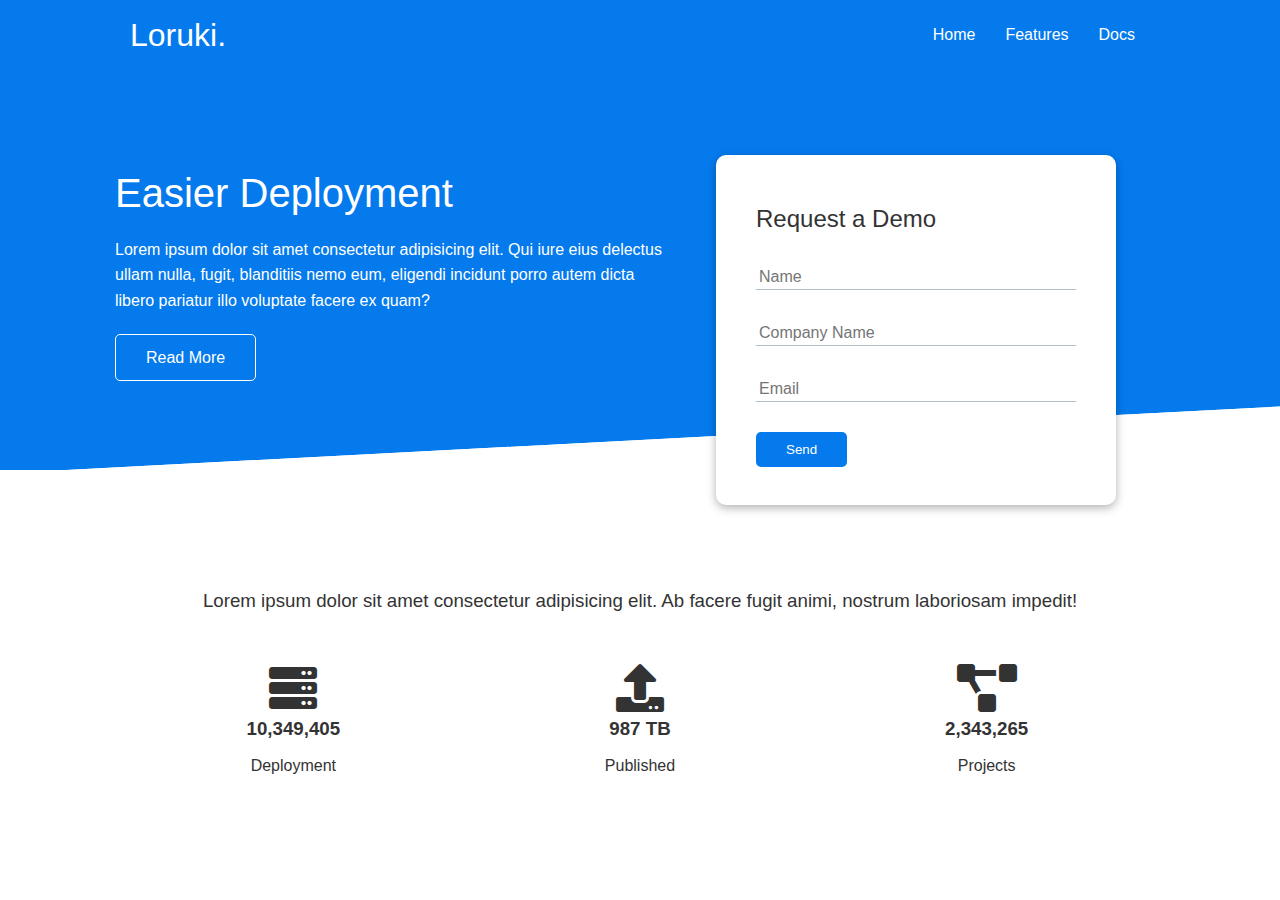
==== index.html @ cc48b125 "first commit" ====
<!DOCTYPE html>
<html lang="en">
<head>
    <meta charset="UTF-8">
    <meta name="viewport" content="width=device-width, initial-scale=1.0">
    <link rel="stylesheet" href="https://cdnjs.cloudflare.com/ajax/libs/font-awesome/5.15.1/css/all.min.css" />
    <link rel="stylesheet" href="css/utilities.css">
    <link rel="stylesheet" href="css/style.css">
    <title>Loruki | Cloud Hosting For Everyone</title>
</head>
<body>
    <!-- Navbar -->
    <div class="navbar">
        <div class="container flex">
            <h1 class="logo">Loruki.</h1>
            <nav>
                <ul>
                    <li><a href="index.html">Home</a></li>
                    <li><a href="features.html">Features</a></li>
                    <li><a href="docs.html">Docs</a></li>
                </ul>
            </nav>
        </div>
    </div>

    <!-- Showcase -->
    <section class="showcase">
        <div class="container grid">
            <div class="showcase-text">
                <h1>Easier Deployment</h1>
                <p>Lorem ipsum dolor sit amet consectetur adipisicing elit. Qui iure eius delectus ullam nulla, fugit, blanditiis nemo eum, eligendi incidunt porro autem dicta libero pariatur illo voluptate facere ex quam?</p>
                <a href="features.html" class="btn btn-outline">Read More</a>
            </div>

            <div class="showcase-form card">
                <h2>Request a Demo</h2>
                <form>
                    <div class="form-control">
                        <input type="text" name="name" id="name" placeholder="Name" required>
                    </div>
                    <div class="form-control">
                        <input type="text" name="company" id="name" placeholder="Company Name" required>
                    </div>
                    <div class="form-control">
                        <input type="email" name="email" id="name" placeholder="Email" required>
                    </div>
                    <input type="submit" value="Send" class="btn btn-primary">
                </form>
            </div>
        </div>
    </section>

    <!-- Stats -->
    <section class="stats">
        <div class="container">
            <h3 class="stats-heading text-center my-1">
                Lorem ipsum dolor sit amet consectetur adipisicing elit. Ab facere fugit animi, nostrum laboriosam impedit!
            </h3>

            <div class="grid grid-3 text-center my-4">
                <div>
                    <i class="fas fa-server fa-3x"></i>
                    <h3>10,349,405</h3>
                    <p class="text-secondary">Deployment</p>
                </div>
                <div>
                    <i class="fas fa-upload fa-3x"></i>
                    <h3>987 TB</h3>
                    <p class="text-secondary">Published</p>
                </div>
                <div>
                    <i class="fas fa-project-diagram fa-3x"></i>
                    <h3>2,343,265</h3>
                    <p class="text-secondary">Projects</p>
                </div>
            </div>
        </div>
    </section>
</body>
</html>
---- css/utilities.css ----
.container {
    max-width:1100px;
    margin:0 auto;
    overflow:auto;
    padding:0 40px;
    z-index:100;
}

.card {
    background-color:#fff;
    color:#333;
    border-radius:10px;
    box-shadow:0 3px 10px rgba(0,0,0,0.3);
    padding:20px;
    margin:10px;
    z-index:1;
}

.btn {
    display:inline-block;
    padding:10px 30px;
    cursor:pointer;
    background:var(--primary-color);
    color:#fff;
    border:none;
    border-radius:5px;
}

.btn-outline {
    background-color:transparent;
    border:1px solid #fff;
}

.btn:hover {
    transform:scale(0.95);
}

.text-center {
    text-align:center;
}

.flex {
    display:flex;
    justify-content: center;
    align-items:center;
    height:100%;
}

.grid {
    display:grid;
    grid-template-columns:repeat(2,1fr);
    gap:20px;
    justify-content:center;
    align-items:center;
    height:100%;
}

.grid-3 {
    grid-template-columns:repeat(3,1fr);
}

/* Margin */
.my-1 {
    margin:1rem 0;
}

.my-2 {
    margin:1.5rem 0;
}

.my-3 {
    margin:2rem 0;
}

.my-4 {
    margin:3rem 0;
}

.my-5 {
    margin:4rem 0;
}
---- css/style.css ----
:root {
    --primary-color:#047aed;
}

* {
    box-sizing:border-box;
    padding:0;
    margin:0;
}

body {
    font-family:'Lato', sans-serif;
    color:#333;
    line-height:1.6;
}

ul {
    list-style-type:none;
}

a {
    text-decoration: none;
    color:#333;
}

h1, h2 {
    font-weight:300;
    line-height:1.2;
    margin:10px 0;
}

p {
    margin: 10px 0;
}

img {
    width:100%;
}

/* Navbar */
.navbar {
    background-color:var(--primary-color);
    color:#fff;
    height:70px;
}

.navbar .flex {
    justify-content: space-between;
}

.navbar ul {
    display:flex;
}

.navbar a {
    color:#fff;
    padding:10px;
    margin:0 5px;
}

.navbar a:hover {
    border-bottom:2px #fff solid;
}

/* Showcase */
.showcase {
    height:400px;
    background-color:var(--primary-color);
    color:#fff;
    position: relative;
}

.showcase h1 {
    font-size:40px;
}

.showcase p {
    margin:20px 0;
}

.showcase .grid {
    grid-template-columns: 55% 45%;
    gap:30px;
    overflow:visible;
}

.showcase-form {
    position: relative;
    top:60px;
    height:350px;
    width:400px;
    padding:40px;
}

.showcase-form .form-control {
    margin:30px 0;
}

.showcase-form input[type='text'],
.showcase-form input[type='email'] {
    border:0;
    border-bottom:1px solid #b4becb;
    width:100%;
    padding:3px;
    font-size:16px;
}

.showcase-form input:focus {
    outline:none;
}

.showcase::before,
.showcase::after {
    content:'';
    position: absolute;
    height:100px;
    bottom:-70px;
    right:0;
    left:0;
    background:white;
    transform:skewY(-3deg);
    -webkit-transform:skewY(-3deg);    -ms-transform:skewY(-3deg);   
}

/* Stats */
.stats {
    padding-top:100px;
}

.stats-heading {
    font-weight:300;
}
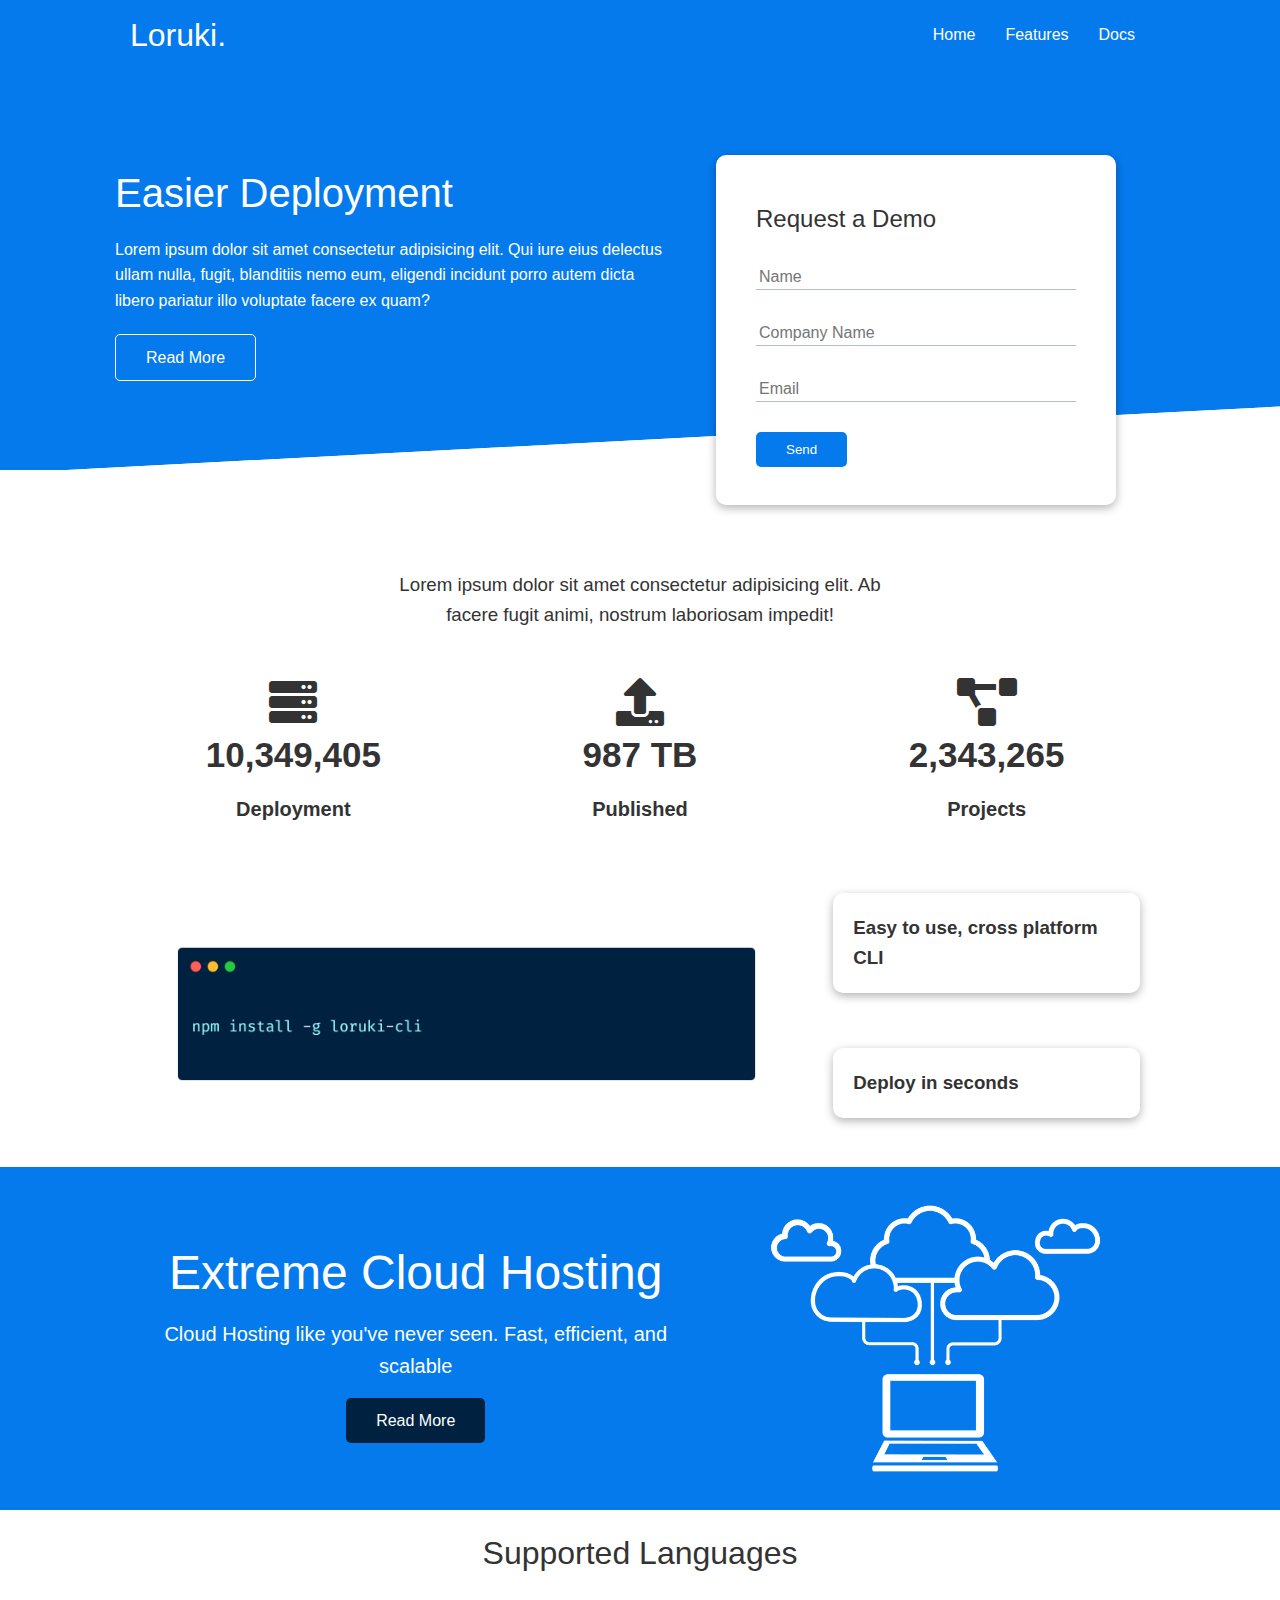
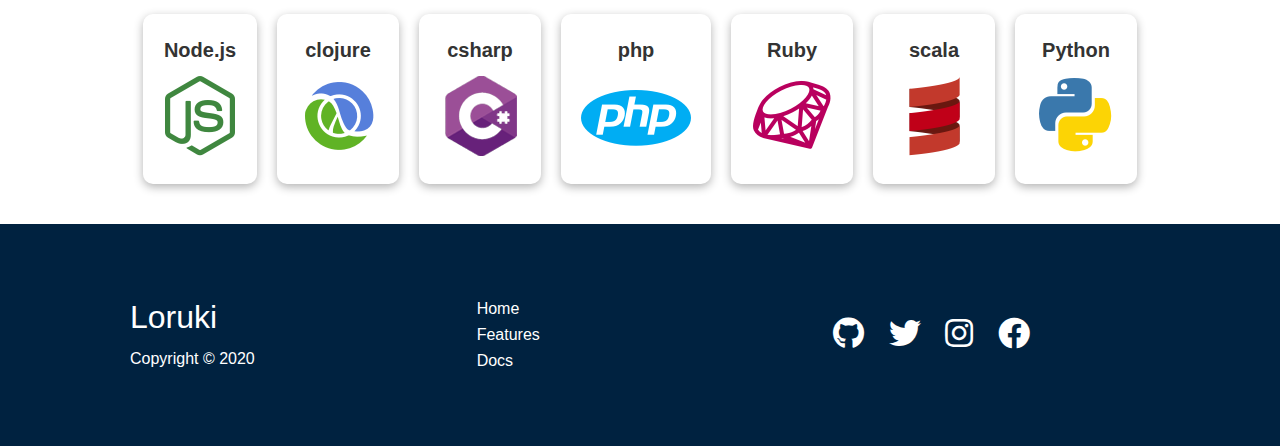
==== commit eacbb739: "completed" ====
--- a/index.html
+++ b/index.html
@@ -76,5 +76,90 @@
             </div>
         </div>
     </section>
+
+    <!-- Cli -->
+    <section class="cli">
+        <div class="container grid">
+            <img src="images/cli.png" alt="cli">
+            <div class="card">
+                <h3>Easy to use, cross platform CLI</h3>
+            </div>
+            <div class="card">
+                <h3>Deploy in seconds</h3>
+            </div>
+        </div>
+    </section>
+
+    <!-- Cloud -->
+    <section class="cloud bg-primary my-2 py-2">
+        <div class="container grid">
+            <div class="text-center">
+                <h2 class="lg">Extreme Cloud Hosting</h2>
+                <p class="lead my-1">Cloud Hosting like you've never seen. Fast, efficient, and scalable</p>
+                <a href="features.html" class="btn btn-dark">Read More</a>
+            </div>
+            <img src="images/cloud.png" alt="cloud">
+        </div>
+    </section>
+
+    <!-- Languages -->
+    <section class="languages">
+       <h2 class="md text-center my-2">
+           Supported Languages
+       </h2>
+       <div class="container flex">
+           <div class="card">
+               <h4>Node.js</h4>
+               <img src="images/logos/node.png" alt="node">
+           </div>
+           <div class="card">
+               <h4>clojure</h4>
+               <img src="images/logos/clojure.png" alt="node">
+           </div>
+           <div class="card">
+               <h4>csharp</h4>
+               <img src="images/logos/csharp.png" alt="node">
+           </div>
+           <div class="card">
+               <h4>php</h4> 
+               <img src="images/logos/php.png" alt="node">
+           </div>
+           <div class="card">
+               <h4>Ruby</h4>
+               <img src="images/logos/ruby.png" alt="node">
+           </div>
+           <div class="card">
+               <h4>scala</h4>
+               <img src="images/logos/scala.png" alt="node">
+           </div>
+           <div class="card">
+               <h4>Python</h4>
+               <img src="images/logos/python.png" alt="node">
+           </div>
+       </div>
+    </section>
+
+    <!-- Footer -->
+    <footer class="footer bg-dark py-5">
+        <div class="container grid grid-3">
+            <div>
+                <h1>Loruki</h1>
+                <p>Copyright &copy; 2020</p>
+            </div>
+            <nav>
+                <ul>
+                    <li><a href="index.html">Home</a></li>
+                    <li><a href="features.html">Features</a></li>
+                    <li><a href="docs.html">Docs</a></li>
+                </ul>
+            </nav>
+            <div class="social">
+                <a href="#"><i class="fab fa-github fa-2x"></i></a>
+                <a href="#"><i class="fab fa-twitter fa-2x"></i></a>
+                <a href="#"><i class="fab fa-instagram fa-2x"></i></a>
+                <a href="#"><i class="fab fa-facebook fa-2x"></i></a>
+            </div>
+        </div>
+    </footer>
 </body>
 </html>--- a/css/utilities.css
+++ b/css/utilities.css
@@ -35,8 +35,88 @@
     transform:scale(0.95);
 }
 
+/* Background & Colored Buttons */
+.bg-primary, .btn-primary {
+    background-color:var(--primary-color);
+    color:#fff;
+}
+
+.bg-secondary, .btn-secondary {
+    background-color:var(--secondary-color);
+    color:#fff;
+}
+
+
+.bg-dark, .btn-dark {
+    background-color:var(--dark-color);
+    color:#fff;
+}
+
+
+.bg-light, .btn-light {
+    background-color:var(--light-color);
+    color:#333;
+}
+
+.bg-primary a, 
+.btn-primary a,
+.bg-secondary a, 
+.btn-secondary a, 
+.bg-dark a, 
+.btn-dark a {
+    color:#fff;
+}
+
+.text-primary {
+    color:var(--primary-color);
+}
+
+/* Text sizes */
+.lead {
+    font-size:20px;
+}
+
+.sm {
+    font-size:1rem;
+}
+
+.md {
+    font-size:2rem;
+}
+
+.lg {
+    font-size:3rem;
+}
+
+.xl {
+    font-size:4rem;
+}
+
 .text-center {
     text-align:center;
+}
+
+/* Alert */
+.alert {
+    background-color:var(--light-color);
+    padding:10px 20px;
+    font-weight:bold;
+    margin:15px 0;
+}
+
+.alert i {
+    margin-right:10px;
+}
+
+.alert-success {
+    background-color:var(--success-color);
+    color:#fff;
+}
+
+
+.alert-error {
+    background-color:var(--alert-color);
+    color:#fff;
 }
 
 .flex {
@@ -78,4 +158,66 @@
 
 .my-5 {
     margin:4rem 0;
+}
+
+.m-1 {
+    margin:1rem;
+}
+
+.m-2 {
+    margin:1.5rem; 
+}
+
+.m-3 {
+    margin:2rem;
+}
+
+.m-4 {
+    margin:3rem;
+}
+
+.m-5 {
+    margin:4rem;
+}
+
+
+/* Padding */
+.py-1 {
+    padding:1rem 0;
+}
+
+.py-2 {
+    padding:1.5rem 0;
+}
+
+.py-3 {
+    padding:2rem 0;
+}
+
+.py-4 {
+    padding:3rem 0;
+}
+
+.py-5 {
+    padding:4rem 0;
+}
+
+.p-1 {
+    padding:1rem;
+}
+
+.p-2 {
+    padding:1.5rem; 
+}
+
+.p-3 {
+    padding:2rem;
+}
+
+.p-4 {
+    padding:3rem;
+}
+
+.p-5 {
+    padding:4rem;
 }--- a/css/style.css
+++ b/css/style.css
@@ -1,5 +1,10 @@
 :root {
     --primary-color:#047aed;
+    --secondary-color:#1c3fa8;
+    --dark-color:#002240;
+    --light-color:#f4f4f4;
+    --success-color:#5cb85c;
+    --alert-color:#d9534f;
 }
 
 * {
@@ -35,6 +40,12 @@
 
 img {
     width:100%;
+}
+
+code, pre {
+    background:#333;
+    color:#fff;
+    padding:10px;
 }
 
 /* Navbar */
@@ -84,12 +95,17 @@
     overflow:visible;
 }
 
+.showcase-text {
+    animation:slideFromLeft 1s cubic-bezier(0.075, 0.82, 0.165, 1);
+}
+
 .showcase-form {
     position: relative;
     top:60px;
     height:350px;
     width:400px;
     padding:40px;
+    animation:slideFromRight 1s cubic-bezier(0.175, 0.885, 0.32, 1.275);
 }
 
 .showcase-form .form-control {
@@ -125,8 +141,227 @@
 /* Stats */
 .stats {
     padding-top:100px;
+    animation:slideFromBottom 1s cubic-bezier(0.25, 0.46, 0.45, 0.94);
 }
 
 .stats-heading {
     font-weight:300;
+    max-width:500px;
+    margin:auto;
+}
+
+.stats .grid h3 {
+    font-size:35px;
+}
+
+.stats .grid p {
+    font-size:20px;
+    font-weight:bold;
+}
+
+/* Cli */
+.cli .grid {
+    grid-template-columns:repeat(3,1fr);
+    grid-template-rows:repeat(2,1fr);
+}
+
+.cli .grid > *:first-child {
+    grid-column:1/ span 2;
+    grid-row:1/-1;
+}
+
+/* Cloud */
+.cloud .grid {
+    grid-template-columns: 4fr 3fr;
+}
+
+/* Languages */
+.languages .flex {
+    flex-wrap:wrap;
+}
+
+.languages .card {
+    text-align:center;
+    margin:18px 10px 40px;
+    transition:transform 0.2s ease-in;
+}
+
+.languages .card h4 {
+    font-size:20px;
+    margin-bottom:10px;
+}
+
+.languages .card:hover {
+    transform:translateY(-15px);
+}
+
+/* Features */
+.features-head img, .docs-head img {
+    width:200px;
+    justify-self:flex-end;
+}
+
+.features-sub-head img {
+    width:300px;
+    justify-self: flex-end;
+}
+
+.features-main .card > i {
+    margin-right:20px;
+}
+
+.features-main .grid {
+    padding:30px;
+}
+
+.features-main .card:first-child {
+    grid-column:1/-1;
+}
+
+.features-main .card:nth-child(2) {
+    grid-column:1/3;
+}
+
+/* Docs */
+.docs-main h3 {
+    margin:20px 0;
+}
+
+.docs-main .grid {
+    grid-template-columns:1fr 2fr;
+    align-items:flex-start;
+}
+
+.docs-main nav li {
+    font-size:17px;
+    padding-bottom:5px;
+    margin-bottom:5px;
+    border-bottom:1px #ccc solid;
+}
+
+.docs-main a:hover {
+    font-weight:bold;
+}
+
+/* Footer */
+.footer .social a {
+    margin:0 10px;
+}
+
+/* Animation */
+@keyframes slideFromLeft {
+    0% {
+        transform:translateX(-100%);
+    }
+
+    100% {
+        transform: translateX(0);
+    }
+}
+
+@keyframes slideFromRight {
+    0% {
+        transform:translateX(100%);
+    }
+
+    100% {
+        transform: translateX(0);
+    }
+}
+
+@keyframes slideFromTop {
+    0% {
+        transform:translateY(-100%);
+    }
+
+    100% {
+        transform: translateY(0);
+    }
+}
+
+@keyframes slideFromBottom {
+    0% {
+        transform:translateY(100%);
+        opacity:0;
+    }
+
+    50% {
+        opacity:0.5;
+    }
+
+    100% {
+        transform: translateY(0);
+        opacity:1;
+    }
+}
+
+
+/* Tablets and under */
+@media(max-width:768px) {
+    .grid,
+    .showcase .grid,
+    .stats .grid, 
+    .cli .grid,
+    .cloud .grid,
+    .features-main .grid,
+    .docs-main .grid {
+        grid-template-columns: 1fr;
+        grid-template-rows: 1fr;
+    }
+
+    .showcase {
+        height:auto;
+    }
+
+    .showcase-text {
+        text-align:center;
+        margin-top:40px;
+    }
+
+    .showcase-form {
+        justify-self: center;
+        margin:auto;
+    }
+
+    .cli .grid > *:first-child {
+        grid-column:1;
+        grid-row:1;
+    }
+
+    .features-head,
+    .features-sub-head,
+    .docs-head {
+        text-align:center;
+    }
+
+    .features-head img,
+    .features-sub-head img,
+    .docs-head img {
+        justify-self: center;
+    }
+
+    .features-main .card:first-child,
+    .features-main .card:nth-child(2) {
+        grid-column:1;
+    }    
+
+    .features-main .card:nth-child(5) {
+        justify-self: flex-start;
+    }
+}
+
+/* Mobile */
+@media(max-width:500px) {
+    .navbar {
+        height:110px;
+    }
+
+    .navbar .flex {
+        flex-direction:column;
+    }
+
+    .navbar ul {
+        padding:10px;
+        background-color:rgba(0,0,0,0.1);
+    }
 }